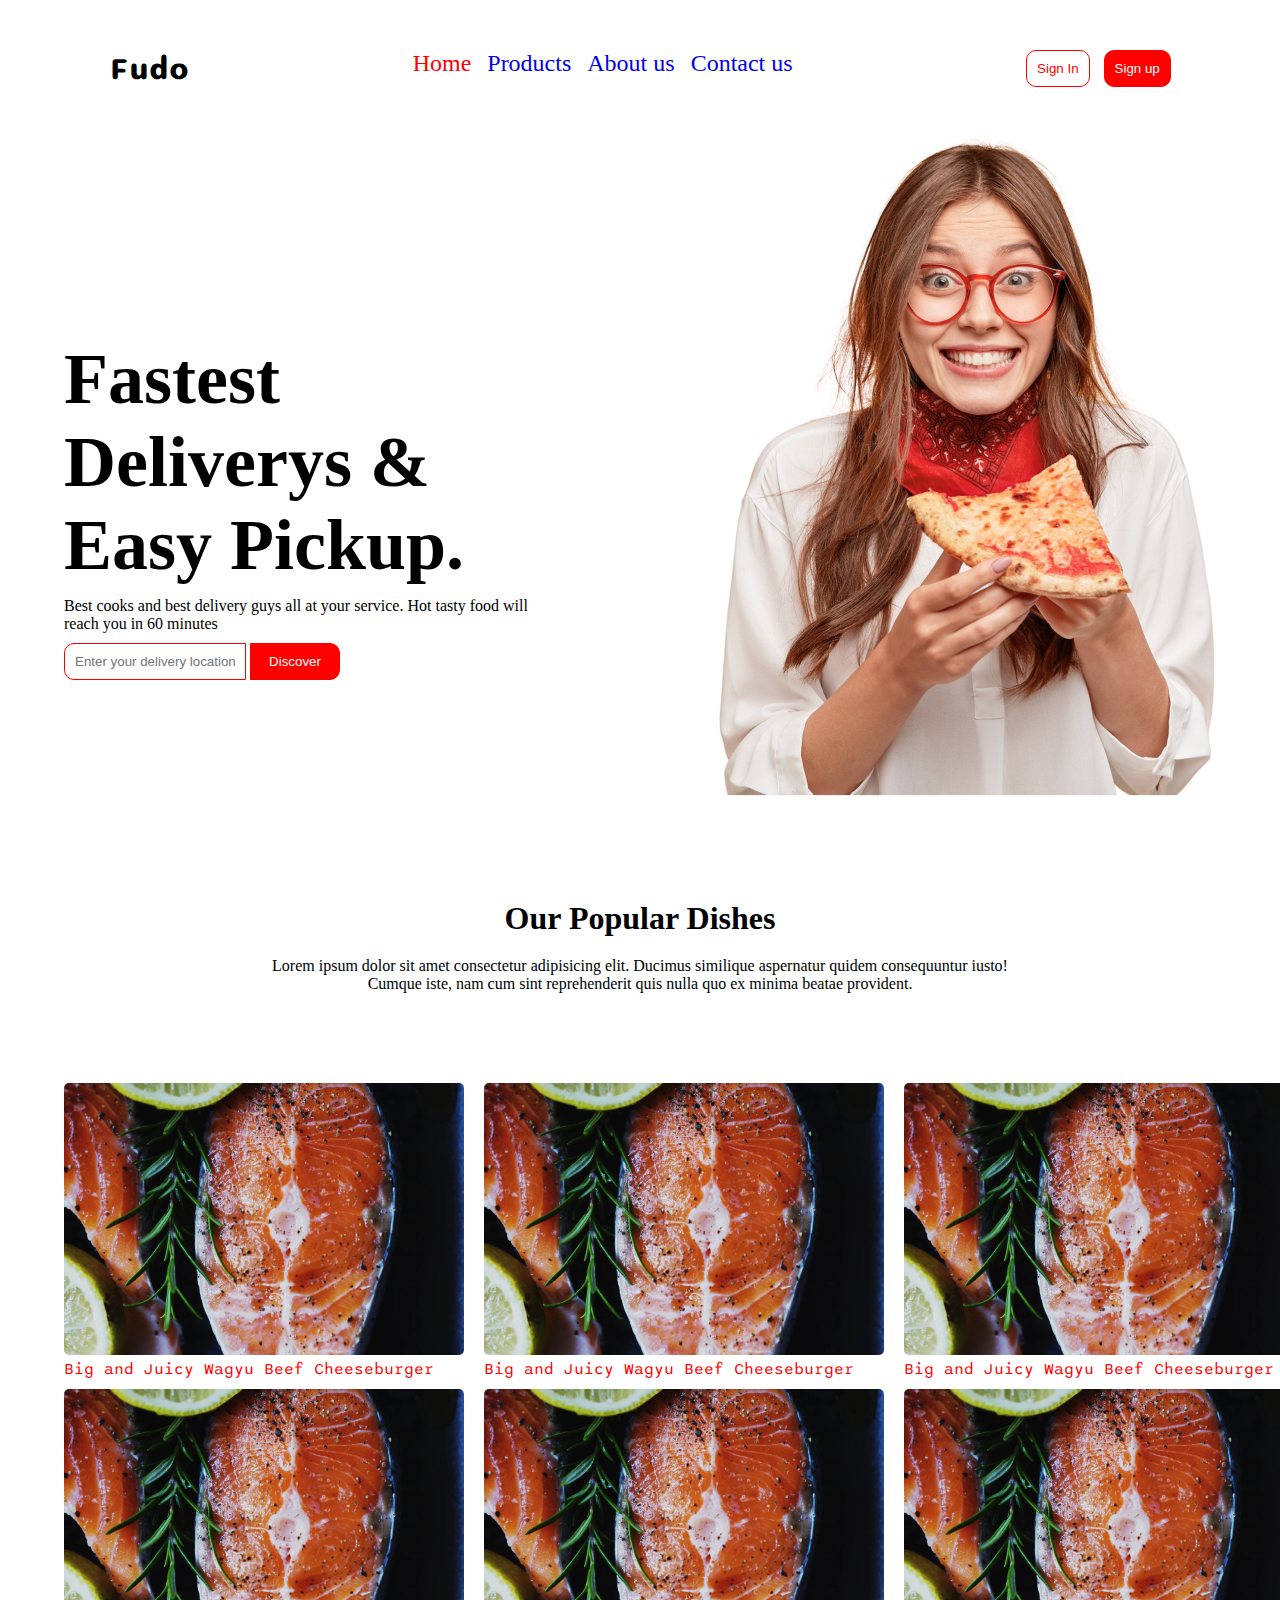
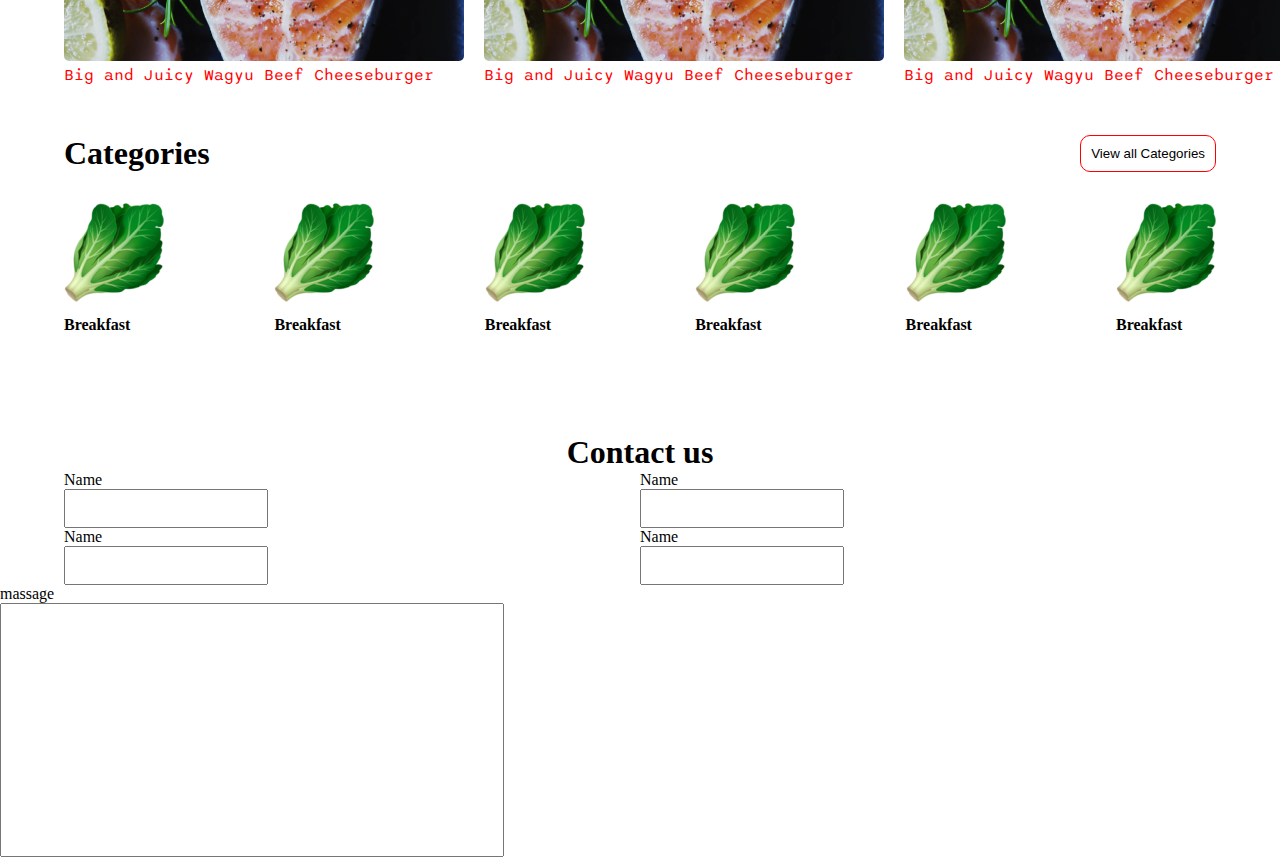
==== index.html @ 4209d0ac "first commit" ====
<!DOCTYPE html>
<html lang="en">

<head>
    <meta charset="UTF-8">
    <meta http-equiv="X-UA-Compatible" content="IE=edge">
    <meta name="viewport" content="width=device-width, initial-scale=1.0">
    <title>Document</title>
    <link rel="stylesheet" href="style.css">
</head>

<body>
    <section class="part-1">
        <div class="website-name">
            <h4>Fudo</h4>
        </div>
        <div class="nav">
            <div class="link">
                <a href="#" style="color:red">Home</a>
                <a href="#">Products</a>
                <a href="#">About us</a>
                <a href="#">Contact us</a>
            </div>
        </div>
        <div class="btn">
            <button id="sign-in">Sign In</button>
            <button id="sign-up">Sign up</button>
        </div>
    </section>
    <section class="heading">
        <div class="left-part">
            <div class="title">
                <h1>Fastest</h1>
                <h1>Deliverys &</h1>
                <h1>Easy Pickup.</h1>
            </div>
            <div class="sub-title">
                <p>Best cooks and best delivery guys all at your service. Hot tasty food will reach you in 60 minutes
                </p>
            </div>
            <div class="input">
                <input type="text" placeholder="Enter your delivery location">
                <button>Discover</button>
            </div>
        </div>
        <div class="right-part">
            <img src="/photo-satisfied-woman-holds-piece-pizza-feels-pleased-as-spends-free-time-with-friends-pizzeria-looks-happily-directly-wears-casual-outfit-isolated-yellow-wall-lunch-removebg 1.png"
                alt="">
        </div>
    </section>
    <section class="part-2">
        <div class="title">
            <h1>Our Popular Dishes</h1>
        </div>
        <div class="sub-title">
            <p>Lorem ipsum dolor sit amet consectetur adipisicing elit. Ducimus similique aspernatur quidem consequuntur
                iusto! Cumque iste, nam cum sint reprehenderit quis nulla quo ex minima beatae provident.</p>
        </div>
        <div class="box-item">
            <div class="item">
                <img src="/image 26.png" alt="">
                <p>Big and Juicy Wagyu Beef Cheeseburger</p>
            </div>
            <div class="item">
                <img src="/image 26.png" alt="">
                <p>Big and Juicy Wagyu Beef Cheeseburger</p>
            </div>
            <div class="item">
                <img src="/image 26.png" alt="">
                <p>Big and Juicy Wagyu Beef Cheeseburger</p>
            </div>
            <div class="item">
                <img src="/image 26.png" alt="">
                <p>Big and Juicy Wagyu Beef Cheeseburger</p>
            </div>
            <div class="item">
                <img src="/image 26.png" alt="">
                <p>Big and Juicy Wagyu Beef Cheeseburger</p>
            </div>
            <div class="item">
                <img src="/image 26.png" alt="">
                <p>Big and Juicy Wagyu Beef Cheeseburger</p>
            </div>
        </div>
    </section>
    <section class="part-3">
        <div class="topping">
            <div class="head">
                <h1>Categories</h1>
            </div>
            <div class="btn">
                <button>View all Categories</button>
            </div>
        </div>
        <div class="list">
            <div class="list-item">
                <img src="/image 20.png" alt="">
                <p>Breakfast</p>
            </div>
            <div class="list-item">
                <img src="/image 20.png" alt="">
                <p>Breakfast</p>
            </div>
            <div class="list-item">
                <img src="/image 20.png" alt="">
                <p>Breakfast</p>
            </div>
            <div class="list-item">
                <img src="/image 20.png" alt="">
                <p>Breakfast</p>
            </div>
            <div class="list-item">
                <img src="/image 20.png" alt="">
                <p>Breakfast</p>
            </div>
            <div class="list-item">
                <img src="/image 20.png" alt="">
                <p>Breakfast</p>
            </div>
        </div>
    </section>
    <section class="contact">
        <div class="title">
            <h1>Contact us</h1>
        </div>
        <div class="form">
            <div class="inp">
                <p>Name</p>
                <input type="text">
            </div>
            <div class="inp">
                <p>Name</p>
                <input type="text">
            </div>
            <div class="inp">
                <p>Name</p>
                <input type="text">
            </div>
            <div class="inp">
                <p>Name</p>
                <input type="text">
            </div>
        </div>
        <div>
            <p>massage</p>
            <input type="text" style="width: 500px; height: 250px; ;">
        </div>
    </section>
</body>
</html>
---- style.css ----
@import url('https://fonts.googleapis.com/css2?family=Sono:wght@200;300;400;500;600;700;800&display=swap');

* {
    margin: 0;
    padding: 0;
}

/* part 1 */
.part-1 {
    margin-top: 50px;
    display: flex;
    justify-content: space-around;
    margin-bottom: 50px;
}

.part-1 .website-name {
    font-size: xx-large;
    font-family: 'Sono', sans-serif;
}

.part-1 .link {
    font-size: x-large;
    cursor: pointer;

}

a {
    text-decoration: none;
    padding: 5px;
}
.btn button {
    padding: 10px;
    background-color: white;
    border: red 1px solid;
    border-radius: 10px;
    margin-left: 10px;
}

#sign-in {
    color: red;
}

#sign-up {
    background-color: red;
    color: white;
}

/* heading */
.heading {
    display: flex;
    width: 90%;
    margin: auto;
    justify-content: space-between;
}

.heading .left-part .title h1 {
    font-style: normal;
    font-weight: 900;
    font-size: 72px;
}
.left-part{
    padding-top: 200px;
}
.sub-title{
    width: 80%;
    margin-top: 10px;
    margin-bottom: 10px;
}
.input input{
    padding: 10px;
    width: 160px;
    border-radius: 10px 0px 0px 10px;
    border: 1px solid red;
    margin-right: 0px;
}
.input button{
    padding: 10px;
    width: 90px;
    border-radius: 0px 10px 10px 0px;
    border: 1px solid red;
    background-color: red;
    cursor: pointer;
    color: white;
}

/* part 2 */
.part-2{
    margin-top: 100px;
}
.part-2 .title{
    width: 90%;
    margin: auto;
    text-align: center;
    margin-bottom: 20px;
}
.part-2 .sub-title{
    width: 60%;
    margin: auto;
    text-align: center;
    margin-bottom: 90px;
}
.box-item{
    width: 90%;
    display: grid;
    grid-template-columns: repeat(3 , 1fr);
    column-gap: 20px;
    row-gap: 10px;
    margin: auto;
}
.item img{
    border-radius: 5px;
}
.item p{
    color: red;
    font-family: 'Sono', sans-serif;
}
/*part 3*/
.part-3 .topping{
    display: flex;
    width: 90%;
    justify-content: space-between;
    margin: auto;
    margin-top: 50px;
    
}
.list{
    margin: auto;
    width: 90%;
    margin-top: 30px;
    display: flex;
    justify-content: space-between;
}
.list-item p{
    font-weight: bold;
    margin-top: 10px;
}

/* part 4 */
.contact .title{
    margin-top: 100px;
    text-align:center ;
}
.form{
    margin: auto;
    width: 90%;
    display: grid;
    grid-template-columns: repeat(2 , 1fr);
}
.inp input{
    padding: 10px;
    width: 180px;
}
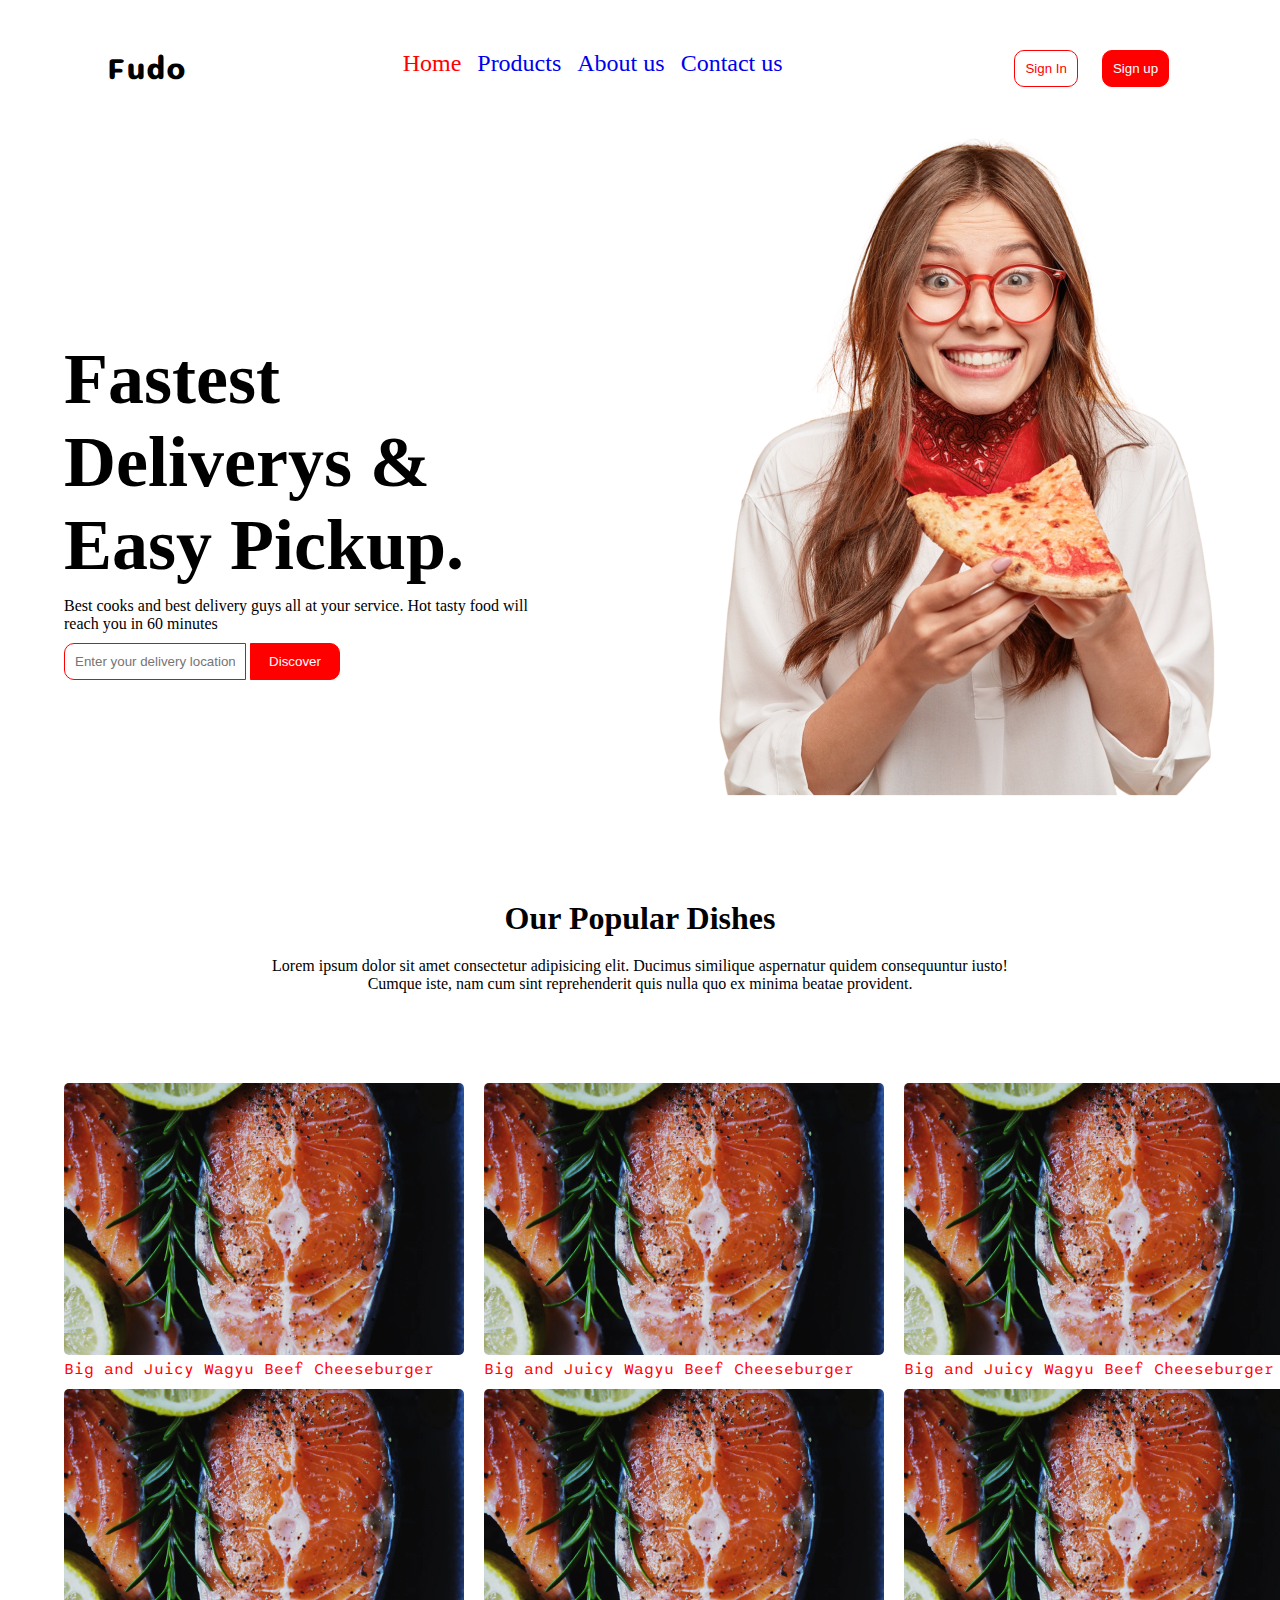
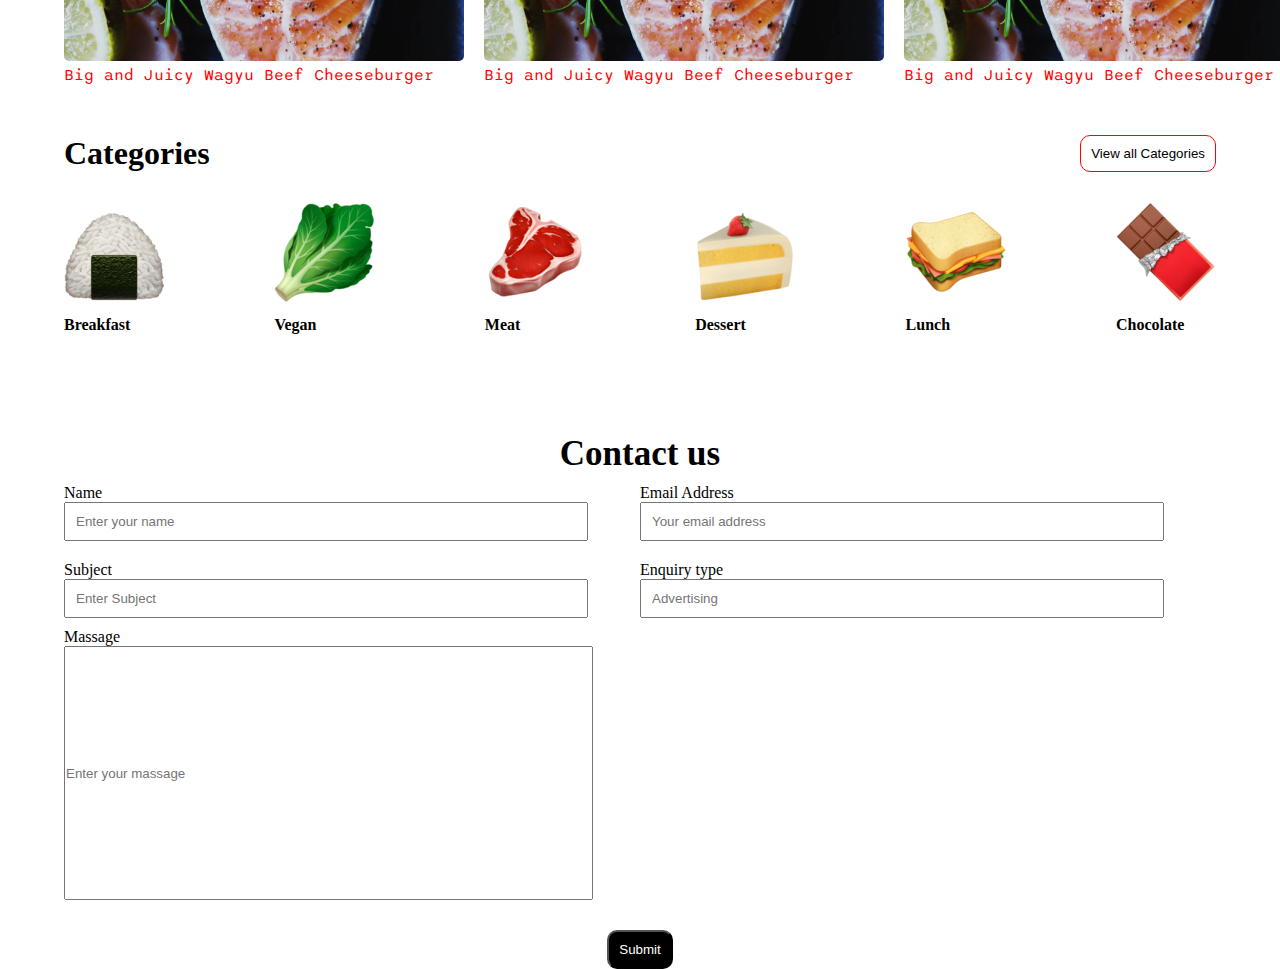
==== commit 045e758a: "heh" ====
--- a/index.html
+++ b/index.html
@@ -23,8 +23,8 @@
             </div>
         </div>
         <div class="btn">
-            <button id="sign-in">Sign In</button>
-            <button id="sign-up">Sign up</button>
+            <a href="/login.html"><button id="sign-in">Sign In</button></a>
+            <a href="/signup.html"><button id="sign-up">Sign up</button></a>
         </div>
     </section>
     <section class="heading">
@@ -94,28 +94,28 @@
         </div>
         <div class="list">
             <div class="list-item">
-                <img src="/image 20.png" alt="">
+                <img src="/image 25.png" alt="">
                 <p>Breakfast</p>
             </div>
             <div class="list-item">
                 <img src="/image 20.png" alt="">
-                <p>Breakfast</p>
+                <p>Vegan</p>
             </div>
             <div class="list-item">
-                <img src="/image 20.png" alt="">
-                <p>Breakfast</p>
+                <img src="/image 21.png" alt="">
+                <p>Meat</p>
             </div>
             <div class="list-item">
-                <img src="/image 20.png" alt="">
-                <p>Breakfast</p>
+                <img src="/image 22.png" alt="">
+                <p>Dessert</p>
             </div>
             <div class="list-item">
-                <img src="/image 20.png" alt="">
-                <p>Breakfast</p>
+                <img src="/image 23.png" alt="">
+                <p>Lunch</p>
             </div>
             <div class="list-item">
-                <img src="/image 20.png" alt="">
-                <p>Breakfast</p>
+                <img src="/image 24.png" alt="">
+                <p>Chocolate</p>
             </div>
         </div>
     </section>
@@ -126,24 +126,27 @@
         <div class="form">
             <div class="inp">
                 <p>Name</p>
-                <input type="text">
+                <input type="text" placeholder="Enter your name">
             </div>
             <div class="inp">
-                <p>Name</p>
-                <input type="text">
+                <p>Email Address</p>
+                <input type="text" placeholder="Your email address">
             </div>
             <div class="inp">
-                <p>Name</p>
-                <input type="text">
+                <p>Subject</p>
+                <input type="text" placeholder="Enter Subject">
             </div>
             <div class="inp">
-                <p>Name</p>
-                <input type="text">
+                <p>Enquiry type</p>
+                <input type="text" placeholder="Advertising">
             </div>
         </div>
-        <div>
-            <p>massage</p>
-            <input type="text" style="width: 500px; height: 250px; ;">
+        <div class="message">
+            <p>Massage</p>
+            <input type="text" style="width: 525px; height: 250px; ;" placeholder="Enter your massage">
+        </div>
+        <div class="submit">
+            <button>Submit</button>
         </div>
     </section>
 </body>
--- a/style.css
+++ b/style.css
@@ -34,6 +34,7 @@
     border: red 1px solid;
     border-radius: 10px;
     margin-left: 10px;
+    cursor: pointer;
 }
 
 #sign-in {
@@ -140,6 +141,9 @@
     margin-top: 100px;
     text-align:center ;
 }
+.contact .title h1{
+    font-size: 35px;
+}
 .form{
     margin: auto;
     width: 90%;
@@ -148,6 +152,28 @@
 }
 .inp input{
     padding: 10px;
-    width: 180px;
+    width: 500px;
 }
+.inp{
+    margin-top: 10px;
+    margin-bottom: 10px;
+}
+.message{
 
+    width: 90%;
+    margin: auto;
+    
+}
+.message input{
+    word-wrap: break-word;
+}
+.submit{
+    margin-top: 30px;
+    text-align: center;
+}
+.submit button{
+    padding: 10px;
+    background-color: black;
+    color: white;
+    border-radius:  10px; ;
+}
